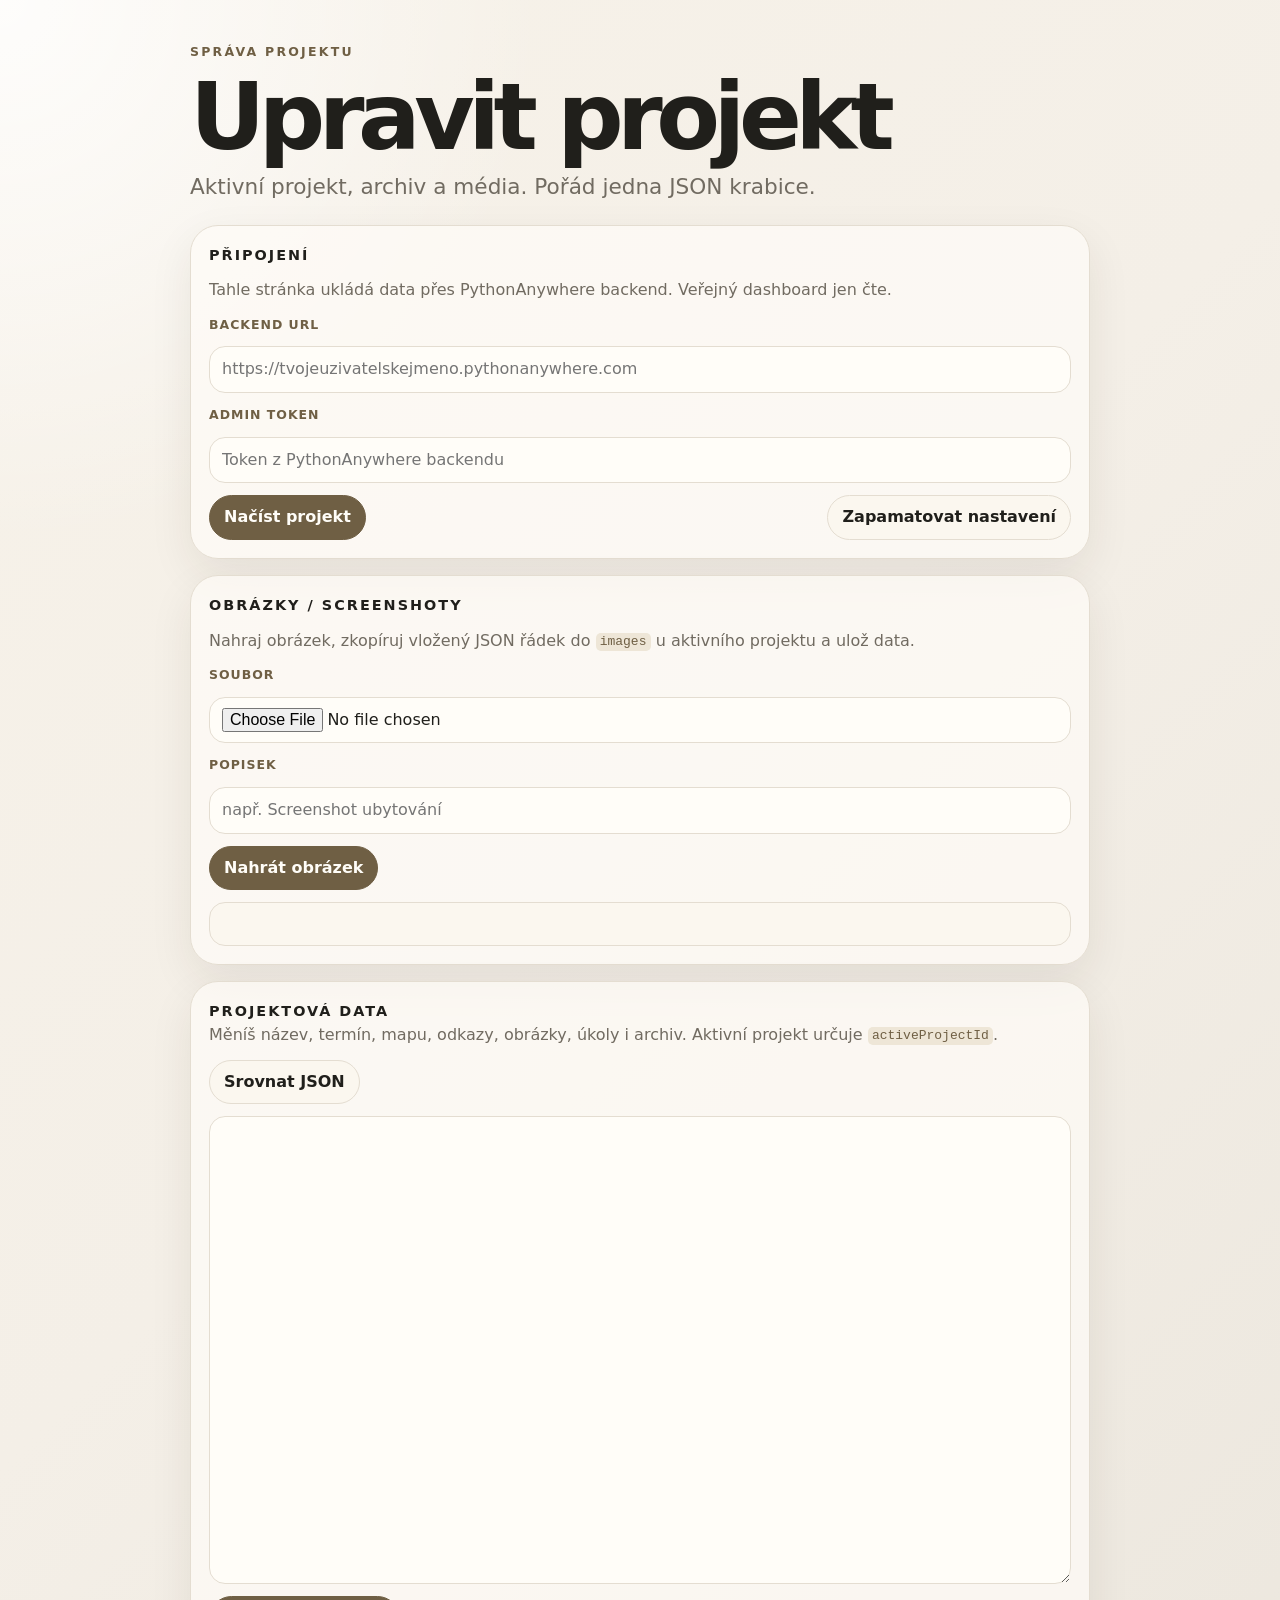
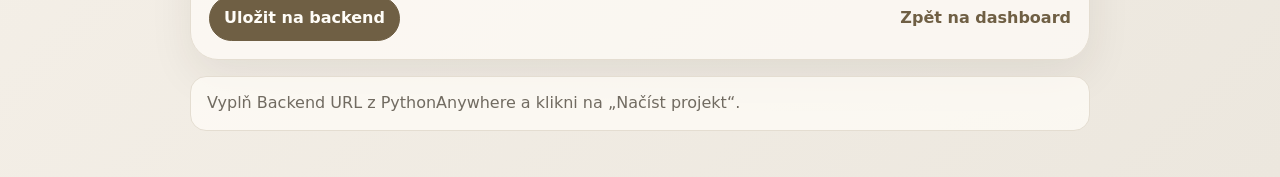
==== admin.html @ 13983da3 "Refocus dashboard on active projects" ====
<!doctype html>
<html lang="cs">
<head>
  <meta charset="UTF-8" />
  <meta name="viewport" content="width=device-width, initial-scale=1.0" />
  <title>Drž krok | Správa projektu</title>
  <meta name="robots" content="noindex" />
  <link rel="stylesheet" href="style.css" />
  <link rel="stylesheet" href="admin.css" />
</head>
<body>
  <main class="page-shell admin-shell">
    <header class="hero admin-hero" aria-labelledby="page-title">
      <p class="eyebrow">správa projektu</p>
      <h1 id="page-title">Upravit projekt</h1>
      <p class="subtitle">Aktivní projekt, archiv a média. Pořád jedna JSON krabice.</p>
    </header>

    <section class="admin-panel" aria-labelledby="connection-title">
      <h2 id="connection-title">Připojení</h2>
      <p class="help-text">Tahle stránka ukládá data přes PythonAnywhere backend. Veřejný dashboard jen čte.</p>

      <label for="api-url">Backend URL</label>
      <input id="api-url" type="url" placeholder="https://tvojeuzivatelskejmeno.pythonanywhere.com" autocomplete="url" />

      <label for="admin-token">Admin token</label>
      <input id="admin-token" type="password" placeholder="Token z PythonAnywhere backendu" autocomplete="current-password" />

      <div class="admin-actions">
        <button id="load-button" class="admin-button" type="button">Načíst projekt</button>
        <button id="save-settings-button" class="admin-button secondary" type="button">Zapamatovat nastavení</button>
      </div>
    </section>

    <section class="admin-panel" aria-labelledby="upload-title">
      <h2 id="upload-title">Obrázky / screenshoty</h2>
      <p class="help-text">Nahraj obrázek, zkopíruj vložený JSON řádek do <code>images</code> u aktivního projektu a ulož data.</p>

      <label for="image-file">Soubor</label>
      <input id="image-file" type="file" accept="image/png,image/jpeg,image/webp,image/gif" />

      <label for="image-label">Popisek</label>
      <input id="image-label" type="text" placeholder="např. Screenshot ubytování" />

      <div class="admin-actions">
        <button id="upload-button" class="admin-button" type="button">Nahrát obrázek</button>
      </div>

      <pre id="upload-result" class="upload-result" aria-live="polite"></pre>
    </section>

    <section class="admin-panel" aria-labelledby="editor-title">
      <div class="editor-head">
        <div>
          <h2 id="editor-title">Projektová data</h2>
          <p class="help-text">Měníš název, termín, mapu, odkazy, obrázky, úkoly i archiv. Aktivní projekt určuje <code>activeProjectId</code>.</p>
        </div>
        <button id="format-button" class="admin-button secondary" type="button">Srovnat JSON</button>
      </div>

      <textarea id="json-editor" spellcheck="false" aria-label="JSON data projektu"></textarea>

      <div class="admin-actions">
        <button id="save-button" class="admin-button" type="button">Uložit na backend</button>
        <a class="plain-link" href="index.html">Zpět na dashboard</a>
      </div>
    </section>

    <div id="admin-message" class="message" role="status" aria-live="polite"></div>
  </main>

  <script src="config.js"></script>
  <script src="admin.js" defer></script>
</body>
</html>
---- style.css ----
:root {
  --bg: #f6f2ea;
  --surface: #fffdf8;
  --surface-soft: #fbf7ef;
  --text: #201f1b;
  --muted: #716b61;
  --line: #e4ddd1;
  --accent: #6f5f44;
  --accent-soft: #eee6d7;
  --error: #9d2f2f;
  --shadow: 0 16px 44px rgba(52, 44, 30, 0.08);
  --radius: 22px;
}

* {
  box-sizing: border-box;
}

html {
  min-height: 100%;
}

body {
  min-height: 100%;
  margin: 0;
  font-family: Inter, ui-sans-serif, system-ui, -apple-system, BlinkMacSystemFont, "Segoe UI", sans-serif;
  color: var(--text);
  background:
    radial-gradient(circle at top left, rgba(255, 255, 255, 0.85), transparent 34rem),
    linear-gradient(135deg, #f7f2e9 0%, #f4efe7 48%, #ece7de 100%);
  line-height: 1.55;
}

button,
a {
  font: inherit;
}

.page-shell {
  width: min(1180px, calc(100% - 32px));
  margin: 0 auto;
  padding: 42px 0 28px;
}

.hero {
  max-width: 760px;
  margin-bottom: 30px;
}

.eyebrow {
  margin: 0 0 12px;
  color: var(--accent);
  font-size: 0.78rem;
  font-weight: 800;
  letter-spacing: 0.18em;
  text-transform: uppercase;
}

h1,
h2,
p {
  margin-top: 0;
}

h1 {
  margin-bottom: 8px;
  font-size: clamp(2.6rem, 8vw, 5.8rem);
  line-height: 0.95;
  letter-spacing: -0.07em;
}

.subtitle {
  margin-bottom: 0;
  color: var(--muted);
  font-size: clamp(1.05rem, 2vw, 1.35rem);
}

.message {
  display: none;
  margin: 0 0 18px;
  padding: 14px 16px;
  border: 1px solid var(--line);
  border-radius: 16px;
  background: rgba(255, 253, 248, 0.76);
  color: var(--muted);
}

.message.is-visible {
  display: block;
}

.message.is-error {
  border-color: rgba(157, 47, 47, 0.26);
  background: rgba(157, 47, 47, 0.08);
  color: var(--error);
}

.board {
  display: grid;
  grid-template-columns: repeat(3, minmax(0, 1fr));
  gap: 18px;
  align-items: start;
}

.column {
  min-width: 0;
  padding: 16px;
  border: 1px solid rgba(228, 221, 209, 0.82);
  border-radius: calc(var(--radius) + 8px);
  background: rgba(255, 253, 248, 0.44);
  backdrop-filter: blur(12px);
}

.column-head {
  display: flex;
  align-items: end;
  justify-content: space-between;
  gap: 12px;
  margin-bottom: 14px;
}

h2 {
  margin-bottom: 0;
  font-size: 0.9rem;
  letter-spacing: 0.14em;
  text-transform: uppercase;
}

.column-note {
  color: var(--muted);
  font-size: 0.8rem;
  white-space: nowrap;
}

.card-list {
  display: grid;
  gap: 12px;
}

.item-card {
  width: 100%;
  padding: 0;
  border: 1px solid var(--line);
  border-radius: var(--radius);
  background: var(--surface);
  box-shadow: var(--shadow);
  color: inherit;
  overflow: hidden;
}

.item-toggle {
  width: 100%;
  padding: 18px;
  border: 0;
  background: transparent;
  color: inherit;
  text-align: left;
  cursor: pointer;
}

.item-toggle:focus-visible {
  outline: 3px solid rgba(111, 95, 68, 0.28);
  outline-offset: -6px;
}

.item-topline {
  display: flex;
  align-items: start;
  justify-content: space-between;
  gap: 14px;
}

.item-title {
  margin: 0;
  font-size: 1.08rem;
  line-height: 1.25;
  letter-spacing: -0.02em;
}

.item-status {
  display: inline-flex;
  flex: 0 0 auto;
  align-items: center;
  min-height: 26px;
  padding: 4px 9px;
  border-radius: 999px;
  background: var(--accent-soft);
  color: var(--accent);
  font-size: 0.72rem;
  font-weight: 800;
  letter-spacing: 0.04em;
  text-transform: uppercase;
}

.item-category {
  margin: 9px 0 0;
  color: var(--muted);
  font-size: 0.9rem;
}

.item-detail {
  display: none;
  padding: 0 18px 18px;
  color: var(--muted);
}

.item-card.is-open .item-detail {
  display: block;
}

.detail-grid {
  display: grid;
  gap: 10px;
  padding-top: 16px;
  border-top: 1px solid var(--line);
}

.detail-label {
  display: block;
  margin-bottom: 2px;
  color: var(--accent);
  font-size: 0.74rem;
  font-weight: 800;
  letter-spacing: 0.08em;
  text-transform: uppercase;
}

.detail-text {
  margin: 0;
}

.links {
  display: flex;
  flex-wrap: wrap;
  gap: 8px;
  margin: 3px 0 0;
  padding: 0;
  list-style: none;
}

.links a {
  display: inline-flex;
  align-items: center;
  min-height: 34px;
  padding: 6px 10px;
  border: 1px solid var(--line);
  border-radius: 999px;
  color: var(--text);
  background: var(--surface-soft);
  text-decoration: none;
}

.links a:hover,
.links a:focus-visible {
  border-color: var(--accent);
}

.empty-links {
  margin: 0;
  color: #918a7f;
}

.footer {
  width: min(1180px, calc(100% - 32px));
  margin: 0 auto;
  padding: 10px 0 34px;
  color: var(--muted);
  font-size: 0.95rem;
}

@media (max-width: 880px) {
  .board {
    grid-template-columns: 1fr;
  }

  .column {
    padding: 14px;
  }
}

@media (max-width: 560px) {
  .page-shell {
    width: min(100% - 22px, 1180px);
    padding-top: 28px;
  }

  .hero {
    margin-bottom: 22px;
  }

  .column-head {
    align-items: start;
    flex-direction: column;
    gap: 4px;
  }

  .column-note {
    white-space: normal;
  }

  .item-toggle,
  .item-detail {
    padding-left: 15px;
    padding-right: 15px;
  }

  .item-topline {
    flex-direction: column;
    gap: 9px;
  }
}

.project-overview {
  margin-bottom: 18px;
}

.project-card {
  display: grid;
  grid-template-columns: minmax(0, 1.15fr) minmax(280px, 0.85fr);
  gap: 18px;
  margin-bottom: 18px;
  padding: 18px;
  border: 1px solid var(--line);
  border-radius: calc(var(--radius) + 8px);
  background: rgba(255, 253, 248, 0.7);
  box-shadow: var(--shadow);
}

.project-main h2 {
  margin: 0 0 12px;
  font-size: clamp(2rem, 5vw, 4.2rem);
  line-height: 0.98;
  letter-spacing: -0.06em;
  text-transform: none;
}

.project-summary {
  max-width: 62ch;
  color: var(--muted);
  font-size: 1.05rem;
}

.project-meta {
  display: flex;
  flex-wrap: wrap;
  gap: 8px;
  margin-top: 18px;
}

.project-meta span,
.map-link {
  display: inline-flex;
  align-items: center;
  min-height: 36px;
  padding: 7px 11px;
  border: 1px solid var(--line);
  border-radius: 999px;
  background: var(--surface-soft);
  color: var(--text);
  text-decoration: none;
}

.project-side {
  display: grid;
  gap: 14px;
}

.project-side section,
.media-section {
  padding: 16px;
  border: 1px solid var(--line);
  border-radius: var(--radius);
  background: var(--surface);
}

.project-side h3,
.image-card span,
.archive-item h3 {
  margin: 0 0 8px;
  font-size: 0.78rem;
  letter-spacing: 0.1em;
  text-transform: uppercase;
}

.map-card {
  display: grid;
  gap: 10px;
}

.map-card iframe {
  width: 100%;
  min-height: 240px;
  border: 0;
  border-radius: 16px;
  background: var(--surface-soft);
}

.map-card a {
  color: var(--accent);
  font-weight: 800;
  text-decoration: none;
}

.media-section {
  margin-bottom: 18px;
}

.section-head {
  display: flex;
  align-items: end;
  justify-content: space-between;
  gap: 12px;
  margin-bottom: 14px;
}

.image-grid {
  display: grid;
  grid-template-columns: repeat(3, minmax(0, 1fr));
  gap: 12px;
}

.image-card {
  display: grid;
  gap: 8px;
  padding: 10px;
  border: 1px solid var(--line);
  border-radius: 18px;
  background: var(--surface-soft);
  color: inherit;
  text-decoration: none;
}

.image-card img {
  width: 100%;
  aspect-ratio: 4 / 3;
  object-fit: cover;
  border-radius: 12px;
  background: var(--line);
}

.image-card p {
  margin: -4px 0 0;
  color: var(--muted);
  font-size: 0.88rem;
}

.archive {
  margin-top: 18px;
}

.archive details {
  padding: 16px;
  border: 1px solid var(--line);
  border-radius: var(--radius);
  background: rgba(255, 253, 248, 0.56);
}

.archive summary {
  cursor: pointer;
  color: var(--accent);
  font-weight: 800;
}

.archive-list {
  display: grid;
  gap: 10px;
  margin-top: 12px;
}

.archive-item {
  padding: 12px;
  border: 1px solid var(--line);
  border-radius: 16px;
  background: var(--surface);
}

.archive-item p {
  margin-bottom: 4px;
  color: var(--muted);
}

@media (max-width: 880px) {
  .project-card,
  .image-grid {
    grid-template-columns: 1fr;
  }
}

@media (max-width: 560px) {
  .section-head {
    align-items: start;
    flex-direction: column;
    gap: 4px;
  }
}
---- admin.css ----
.admin-shell {
  max-width: 900px;
}

.admin-hero {
  margin-bottom: 22px;
}

.admin-panel {
  display: grid;
  gap: 12px;
  margin-bottom: 16px;
  padding: 18px;
  border: 1px solid var(--line);
  border-radius: calc(var(--radius) + 6px);
  background: rgba(255, 253, 248, 0.7);
  box-shadow: var(--shadow);
}

.admin-panel h2 {
  margin-bottom: 0;
}

.help-text {
  margin: 0;
  color: var(--muted);
}

.admin-panel label {
  color: var(--accent);
  font-size: 0.78rem;
  font-weight: 800;
  letter-spacing: 0.08em;
  text-transform: uppercase;
}

.admin-panel input,
#json-editor {
  width: 100%;
  border: 1px solid var(--line);
  border-radius: 16px;
  background: var(--surface);
  color: var(--text);
  font: inherit;
}

.admin-panel input {
  min-height: 46px;
  padding: 10px 12px;
}

#json-editor {
  min-height: 52vh;
  padding: 14px;
  font-family: ui-monospace, SFMono-Regular, Menlo, Monaco, Consolas, "Liberation Mono", monospace;
  font-size: 0.92rem;
  line-height: 1.55;
  resize: vertical;
}

.admin-actions,
.editor-head {
  display: flex;
  align-items: center;
  justify-content: space-between;
  gap: 12px;
  flex-wrap: wrap;
}

.admin-button {
  min-height: 42px;
  padding: 9px 14px;
  border: 1px solid var(--accent);
  border-radius: 999px;
  background: var(--accent);
  color: var(--surface);
  cursor: pointer;
  font-weight: 800;
}

.admin-button.secondary {
  border-color: var(--line);
  background: var(--surface-soft);
  color: var(--text);
}

.admin-button:hover,
.admin-button:focus-visible,
.plain-link:hover,
.plain-link:focus-visible {
  filter: brightness(0.97);
}

.plain-link {
  color: var(--accent);
  font-weight: 800;
  text-decoration: none;
}

code {
  padding: 0.1em 0.32em;
  border-radius: 0.38em;
  background: var(--accent-soft);
  color: var(--accent);
}

.upload-result {
  min-height: 44px;
  max-width: 100%;
  margin: 0;
  padding: 12px;
  border: 1px solid var(--line);
  border-radius: 16px;
  background: var(--surface-soft);
  color: var(--text);
  white-space: pre-wrap;
  overflow-x: auto;
}
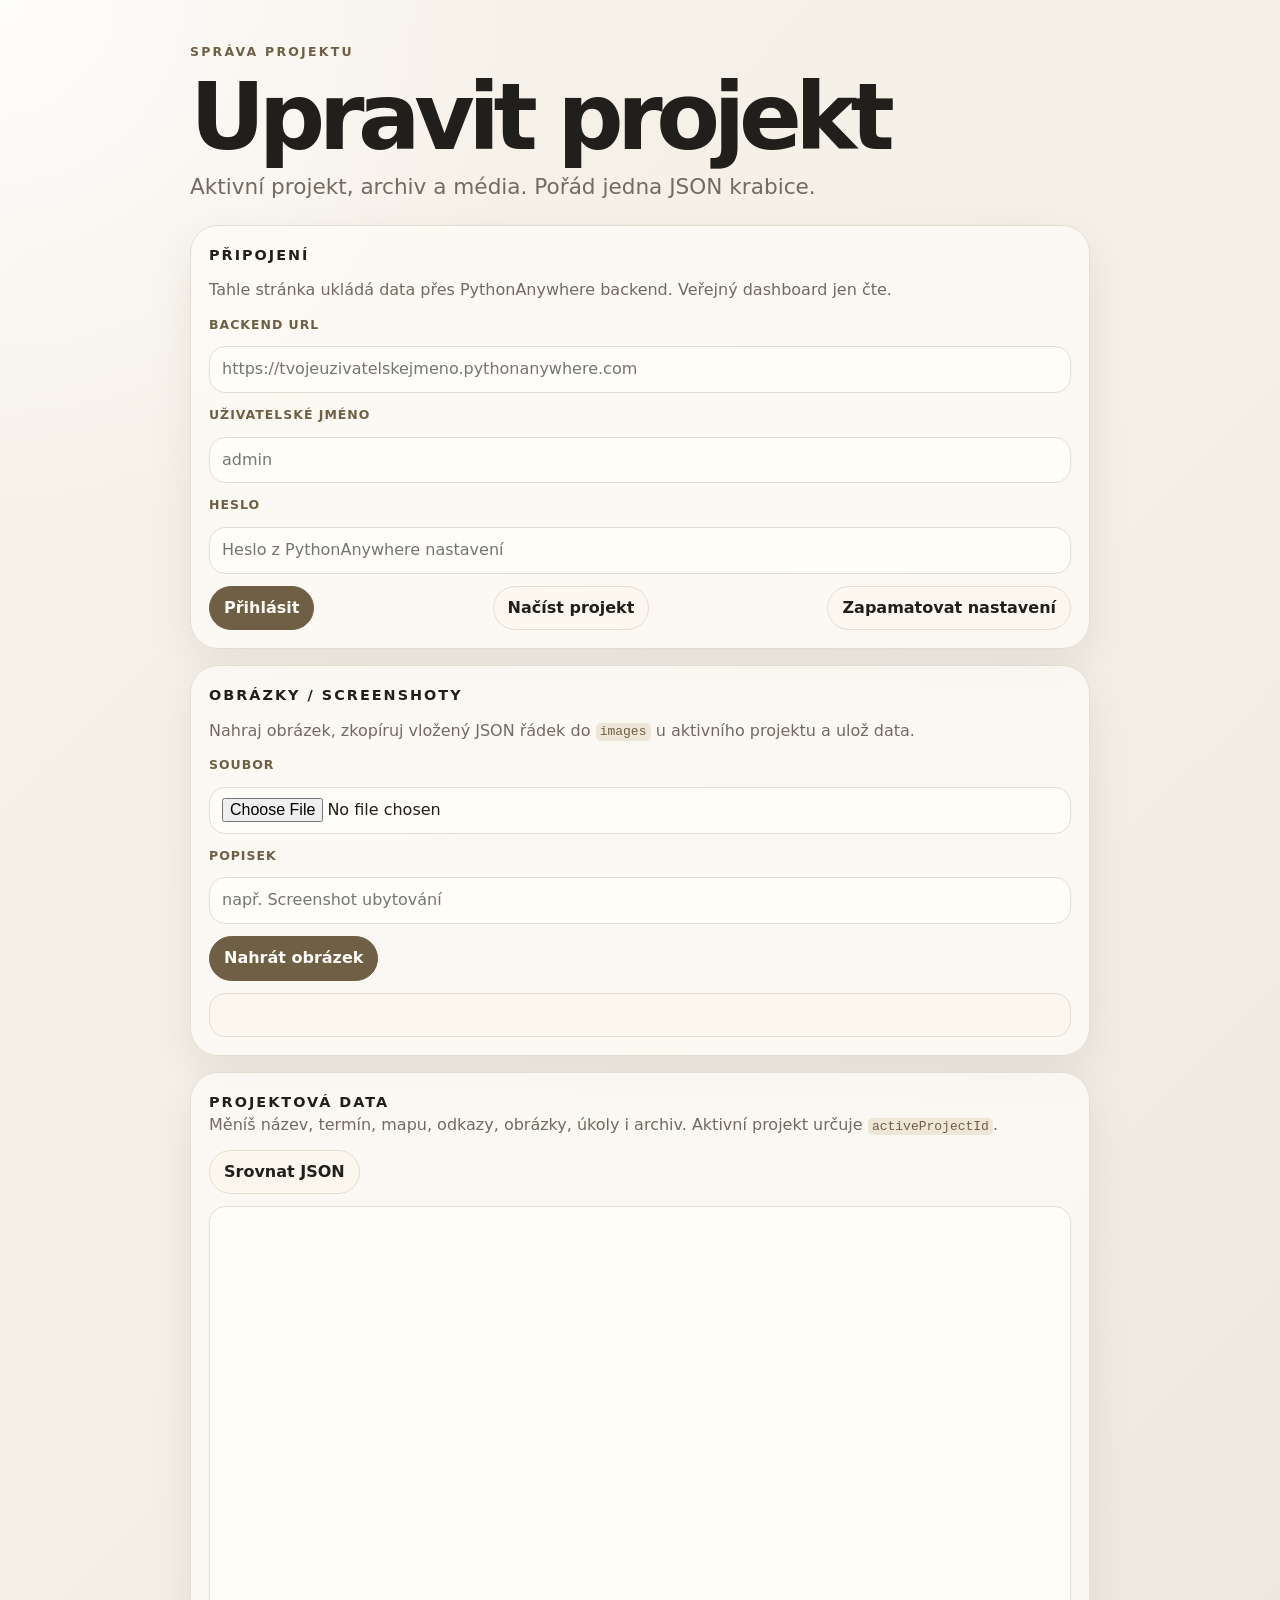
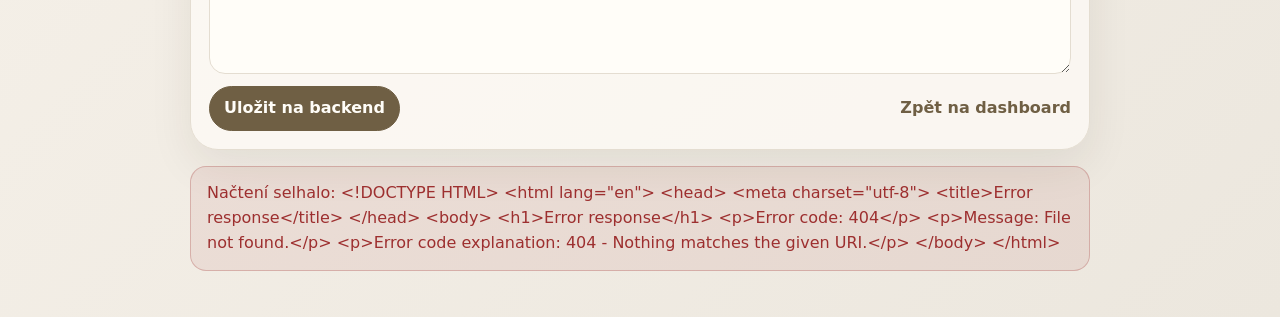
==== commit 1bc7f6d8: "Replace token auth with username password login" ====
--- a/admin.html
+++ b/admin.html
@@ -23,11 +23,15 @@
       <label for="api-url">Backend URL</label>
       <input id="api-url" type="url" placeholder="https://tvojeuzivatelskejmeno.pythonanywhere.com" autocomplete="url" />
 
-      <label for="admin-token">Admin token</label>
-      <input id="admin-token" type="password" placeholder="Token z PythonAnywhere backendu" autocomplete="current-password" />
+      <label for="admin-username">Uživatelské jméno</label>
+      <input id="admin-username" type="text" placeholder="admin" autocomplete="username" />
+
+      <label for="admin-password">Heslo</label>
+      <input id="admin-password" type="password" placeholder="Heslo z PythonAnywhere nastavení" autocomplete="current-password" />
 
       <div class="admin-actions">
-        <button id="load-button" class="admin-button" type="button">Načíst projekt</button>
+        <button id="login-button" class="admin-button" type="button">Přihlásit</button>
+        <button id="load-button" class="admin-button secondary" type="button">Načíst projekt</button>
         <button id="save-settings-button" class="admin-button secondary" type="button">Zapamatovat nastavení</button>
       </div>
     </section>
--- a/style.css
+++ b/style.css
@@ -493,3 +493,183 @@
     gap: 4px;
   }
 }
+
+.editable {
+  border-radius: 10px;
+  box-shadow: inset 0 -0.18em 0 rgba(223, 139, 78, 0.28);
+  cursor: text;
+  outline: none;
+  padding: 0.05rem 0.15rem;
+}
+
+.editable:focus,
+.inline-textarea:focus,
+.inline-label input:focus,
+.quick-editor input:focus,
+.quick-editor button:focus-visible,
+.quick-edit-toggle:focus-visible,
+select:focus {
+  outline: 3px solid rgba(223, 139, 78, 0.28);
+  outline-offset: 2px;
+}
+
+.item-card.is-editing .item-toggle {
+  cursor: default;
+}
+
+.inline-textarea,
+.inline-label input,
+select {
+  width: 100%;
+  border: 1px solid rgba(43, 34, 25, 0.16);
+  border-radius: 14px;
+  background: rgba(255, 255, 255, 0.78);
+  color: var(--text);
+  font: inherit;
+  padding: 0.75rem 0.85rem;
+}
+
+.inline-textarea {
+  min-height: 5.5rem;
+  resize: vertical;
+}
+
+.inline-json {
+  min-height: 8rem;
+  font-family: ui-monospace, SFMono-Regular, Menlo, Consolas, monospace;
+  font-size: 0.84rem;
+  line-height: 1.5;
+}
+
+.media-json {
+  min-height: 11rem;
+}
+
+.inline-label {
+  display: grid;
+  gap: 0.4rem;
+  color: var(--muted);
+  font-size: 0.82rem;
+  font-weight: 700;
+  letter-spacing: 0.04em;
+  text-transform: uppercase;
+}
+
+.edit-hint {
+  color: var(--muted);
+  font-size: 0.82rem;
+  line-height: 1.5;
+  margin: 0.55rem 0 0;
+  text-transform: none;
+}
+
+.quick-editor {
+  bottom: 1rem;
+  display: grid;
+  gap: 0.7rem;
+  position: fixed;
+  right: 1rem;
+  width: min(23rem, calc(100vw - 2rem));
+  z-index: 20;
+}
+
+.quick-edit-toggle,
+.quick-editor button {
+  border: 0;
+  border-radius: 999px;
+  background: var(--text);
+  color: #fffaf1;
+  cursor: pointer;
+  font: inherit;
+  font-weight: 800;
+  padding: 0.85rem 1rem;
+}
+
+.quick-edit-toggle {
+  box-shadow: 0 16px 40px rgba(43, 34, 25, 0.22);
+  justify-self: end;
+}
+
+.quick-edit-panel {
+  background: rgba(255, 250, 241, 0.96);
+  border: 1px solid rgba(43, 34, 25, 0.12);
+  border-radius: 24px;
+  box-shadow: 0 24px 70px rgba(43, 34, 25, 0.2);
+  display: grid;
+  gap: 0.85rem;
+  padding: 1rem;
+}
+
+.quick-edit-panel h2,
+.quick-edit-panel p {
+  margin: 0;
+}
+
+.quick-edit-panel h2 {
+  font-size: 1.15rem;
+}
+
+.quick-edit-panel p {
+  color: var(--muted);
+  font-size: 0.92rem;
+  line-height: 1.5;
+}
+
+.quick-edit-panel label {
+  display: grid;
+  gap: 0.4rem;
+  color: var(--muted);
+  font-size: 0.82rem;
+  font-weight: 800;
+  letter-spacing: 0.04em;
+  text-transform: uppercase;
+}
+
+.quick-editor input {
+  border: 1px solid rgba(43, 34, 25, 0.16);
+  border-radius: 14px;
+  color: var(--text);
+  font: inherit;
+  padding: 0.75rem 0.85rem;
+}
+
+.quick-actions {
+  display: grid;
+  gap: 0.6rem;
+  grid-template-columns: repeat(3, minmax(0, 1fr));
+}
+
+.quick-editor details {
+  border-top: 1px solid rgba(43, 34, 25, 0.1);
+  display: grid;
+  gap: 0.75rem;
+  padding-top: 0.75rem;
+}
+
+.quick-editor summary {
+  cursor: pointer;
+  font-weight: 800;
+}
+
+.quick-editor details[open] > * + * {
+  margin-top: 0.75rem;
+}
+
+body.editing .project-card,
+body.editing .item-card,
+body.editing .media-section {
+  outline: 2px dashed rgba(223, 139, 78, 0.35);
+  outline-offset: 4px;
+}
+
+@media (max-width: 680px) {
+  .quick-editor {
+    bottom: 0.75rem;
+    right: 0.75rem;
+    width: calc(100vw - 1.5rem);
+  }
+
+  .quick-actions {
+    grid-template-columns: 1fr;
+  }
+}
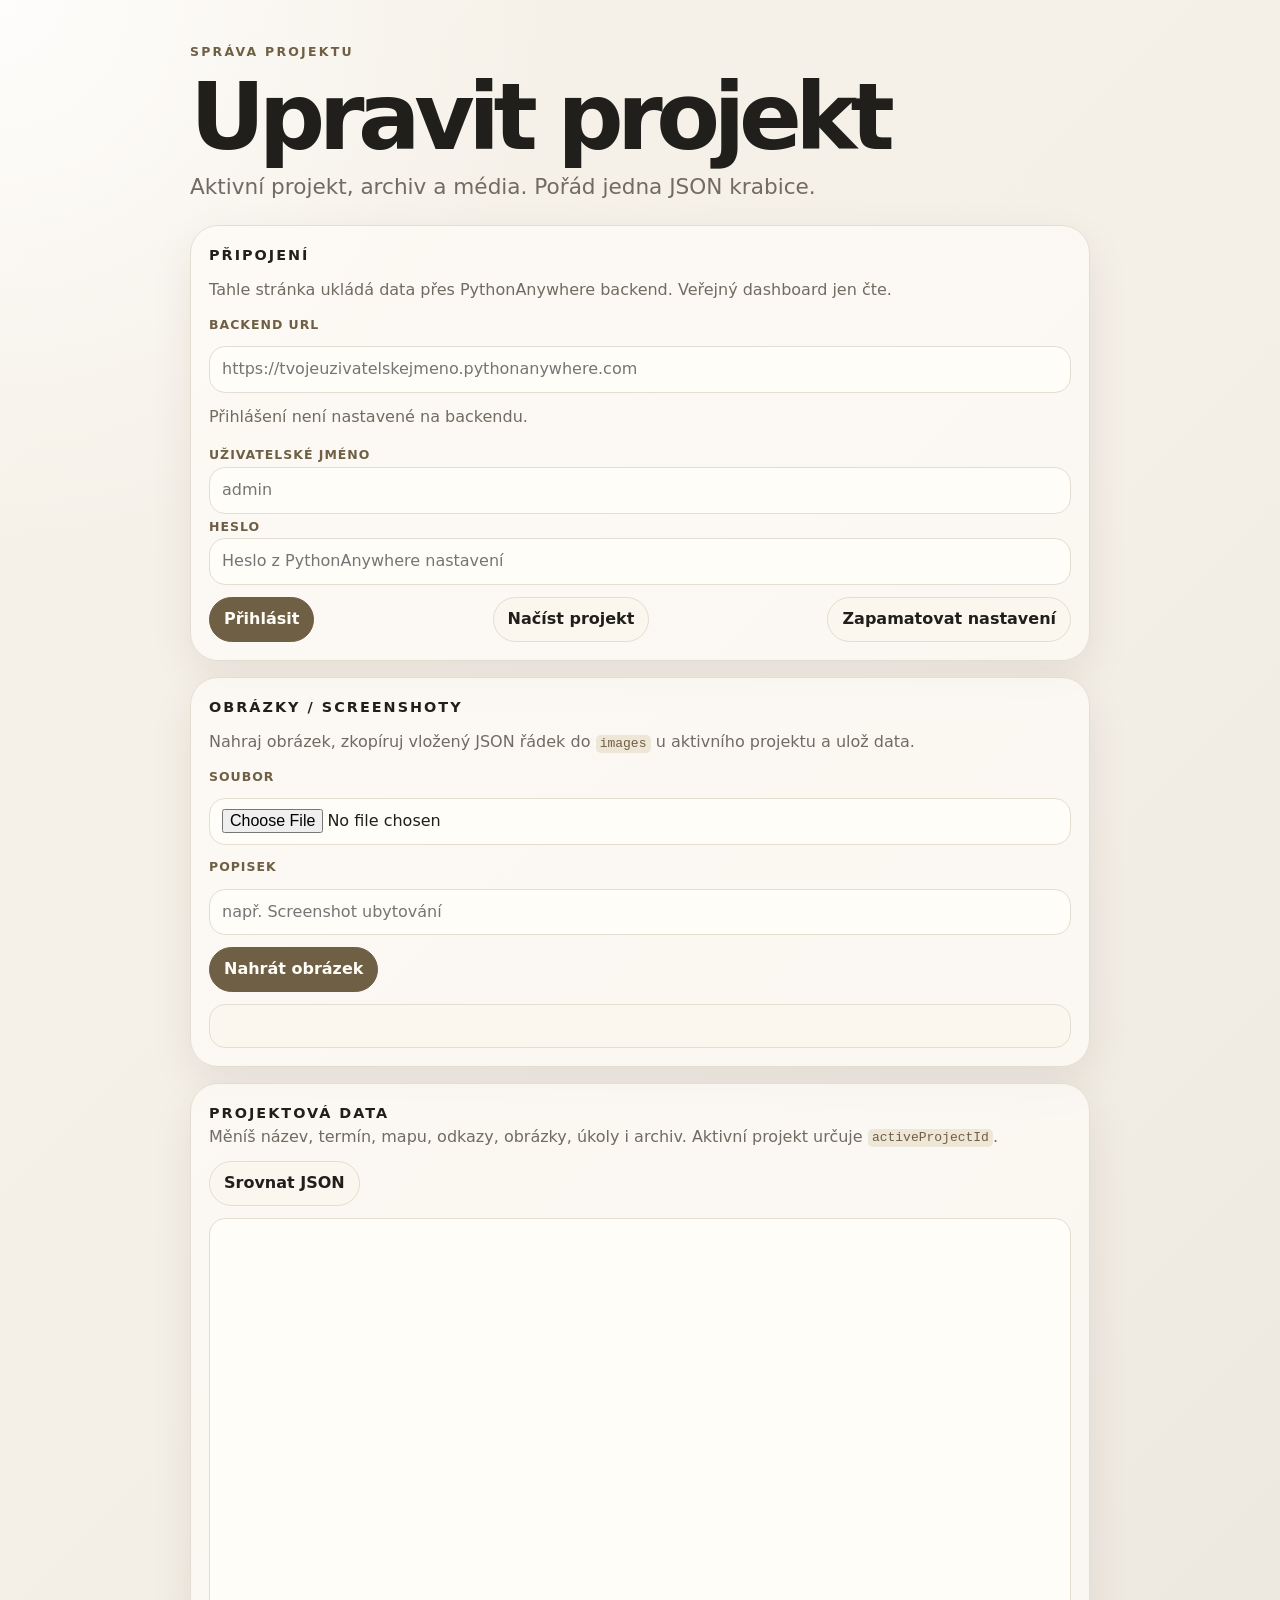
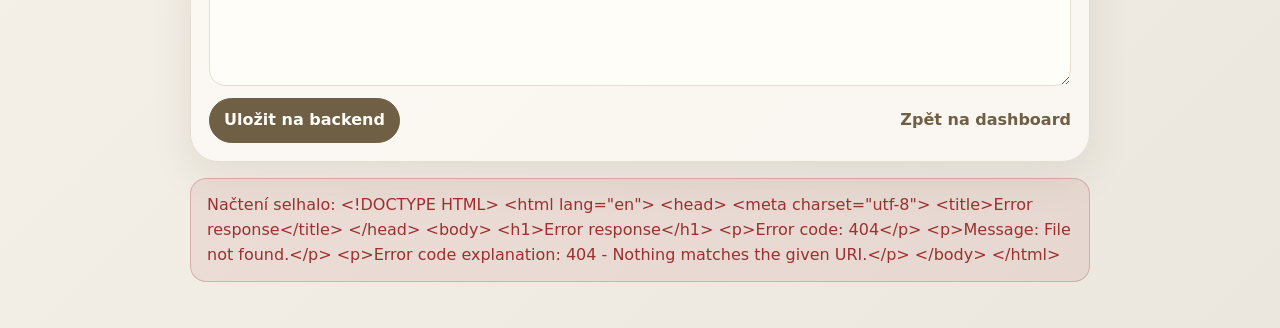
==== commit 9e540a9d: "Clean up editor auth and image removal" ====
--- a/admin.html
+++ b/admin.html
@@ -23,11 +23,15 @@
       <label for="api-url">Backend URL</label>
       <input id="api-url" type="url" placeholder="https://tvojeuzivatelskejmeno.pythonanywhere.com" autocomplete="url" />
 
-      <label for="admin-username">Uživatelské jméno</label>
-      <input id="admin-username" type="text" placeholder="admin" autocomplete="username" />
+      <p id="admin-auth-status" class="help-text">Kontroluju přihlášení…</p>
 
-      <label for="admin-password">Heslo</label>
-      <input id="admin-password" type="password" placeholder="Heslo z PythonAnywhere nastavení" autocomplete="current-password" />
+      <div id="admin-auth-fields">
+        <label for="admin-username">Uživatelské jméno</label>
+        <input id="admin-username" type="text" placeholder="admin" autocomplete="username" />
+
+        <label for="admin-password">Heslo</label>
+        <input id="admin-password" type="password" placeholder="Heslo z PythonAnywhere nastavení" autocomplete="current-password" />
+      </div>
 
       <div class="admin-actions">
         <button id="login-button" class="admin-button" type="button">Přihlásit</button>
--- a/style.css
+++ b/style.css
@@ -586,8 +586,12 @@
 }
 
 .quick-edit-toggle {
-  box-shadow: 0 16px 40px rgba(43, 34, 25, 0.22);
+  background: rgba(255, 250, 241, 0.94);
+  border: 1px solid rgba(43, 34, 25, 0.14);
+  box-shadow: 0 10px 28px rgba(43, 34, 25, 0.14);
+  color: var(--text);
   justify-self: end;
+  padding-inline: 0.95rem;
 }
 
 .quick-edit-panel {
@@ -636,7 +640,7 @@
 .quick-actions {
   display: grid;
   gap: 0.6rem;
-  grid-template-columns: repeat(3, minmax(0, 1fr));
+  grid-template-columns: repeat(2, minmax(0, 1fr));
 }
 
 .quick-editor details {
@@ -673,3 +677,60 @@
     grid-template-columns: 1fr;
   }
 }
+
+.image-edit-grid {
+  display: grid;
+  gap: 12px;
+  grid-template-columns: repeat(auto-fit, minmax(220px, 1fr));
+}
+
+.image-edit-card {
+  border: 1px solid rgba(43, 34, 25, 0.12);
+  border-radius: 18px;
+  background: rgba(255, 255, 255, 0.64);
+  display: grid;
+  gap: 0.7rem;
+  padding: 0.85rem;
+}
+
+.image-edit-card img,
+.image-placeholder {
+  aspect-ratio: 16 / 10;
+  border-radius: 14px;
+  object-fit: cover;
+  width: 100%;
+}
+
+.image-placeholder {
+  align-items: center;
+  background: rgba(43, 34, 25, 0.08);
+  color: var(--muted);
+  display: grid;
+  font-weight: 800;
+  justify-items: center;
+}
+
+.small-danger-button {
+  border: 0;
+  border-radius: 999px;
+  background: rgba(157, 47, 47, 0.1);
+  color: var(--error);
+  cursor: pointer;
+  font: inherit;
+  font-weight: 800;
+  padding: 0.7rem 0.85rem;
+}
+
+.quick-auth-fields {
+  display: grid;
+  gap: 0.75rem;
+}
+
+.quick-auth-status {
+  border-radius: 14px;
+  background: rgba(43, 34, 25, 0.06);
+  color: var(--muted);
+  font-size: 0.9rem;
+  margin: 0;
+  padding: 0.7rem 0.8rem;
+}
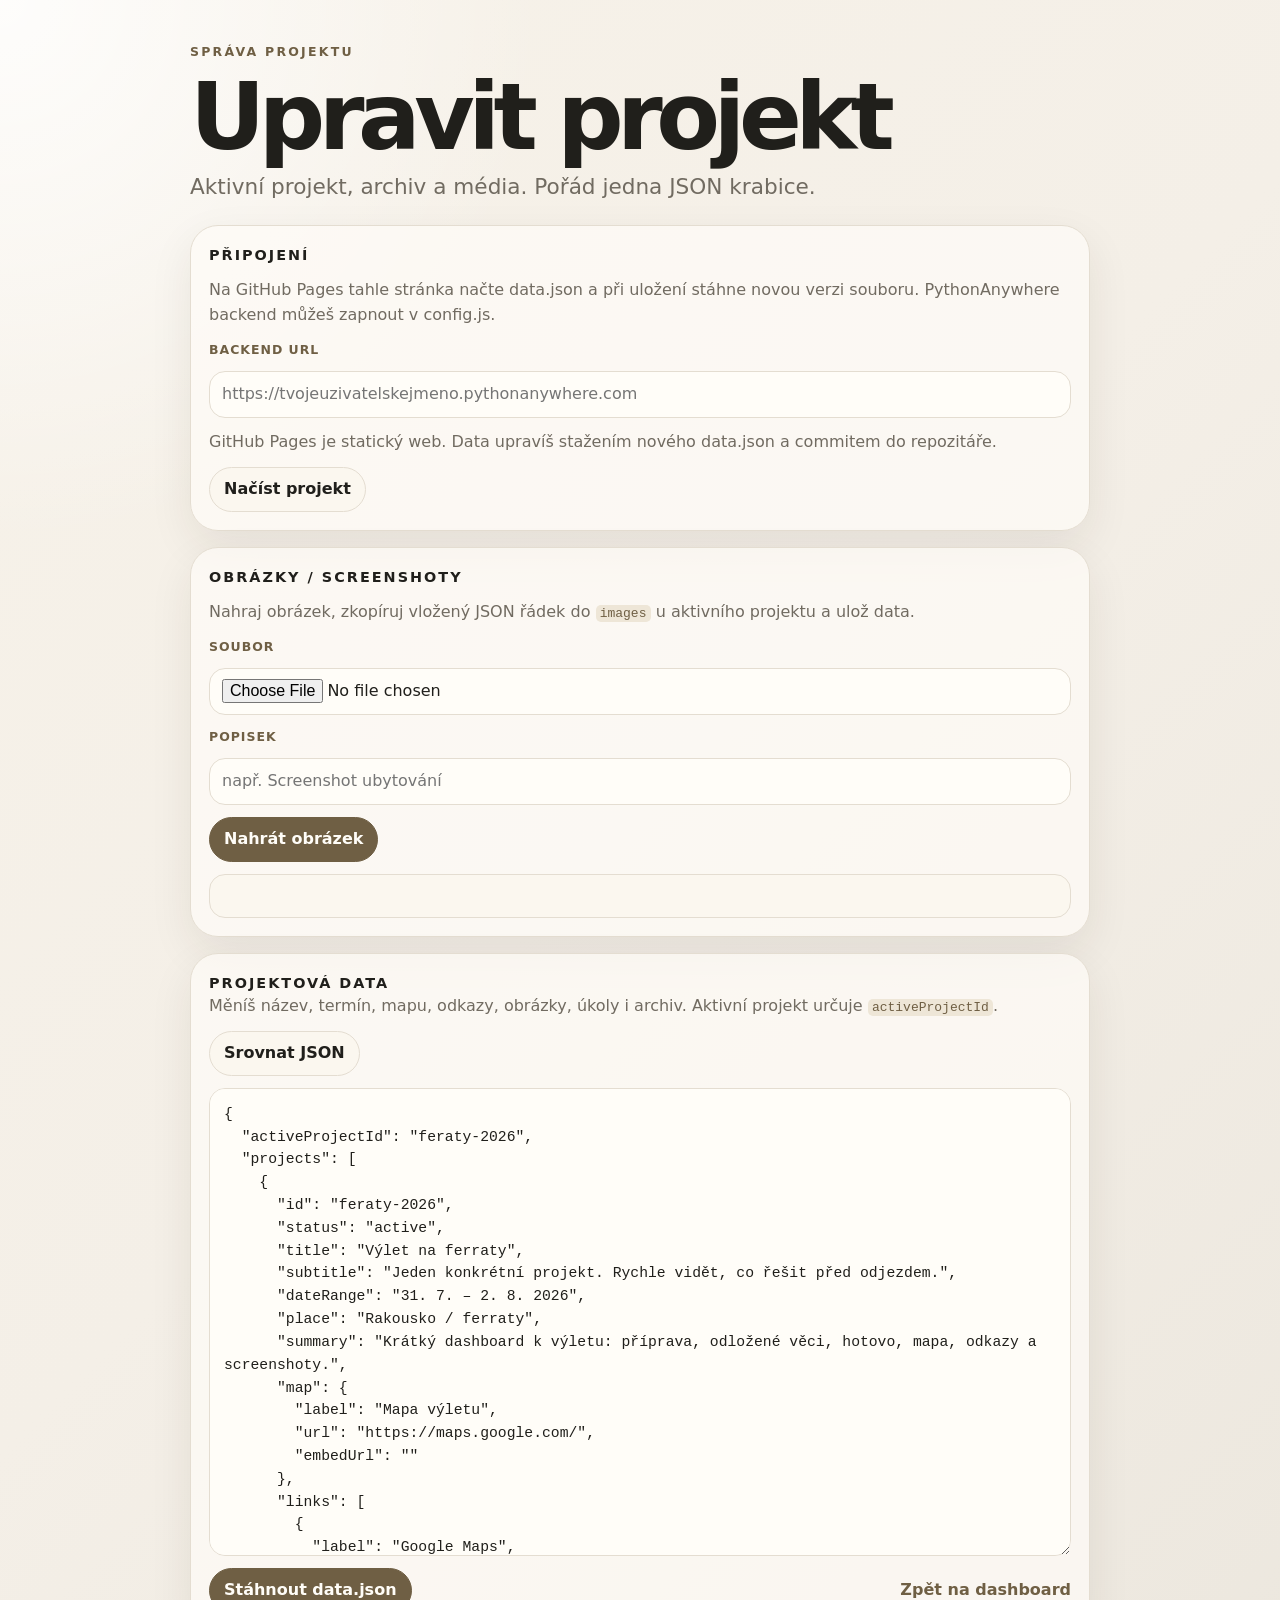
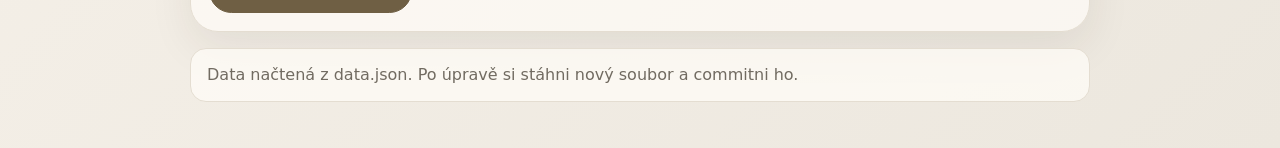
==== commit d028b504: "Prepare static GitHub Pages deployment" ====
--- a/admin.html
+++ b/admin.html
@@ -18,7 +18,7 @@
 
     <section class="admin-panel" aria-labelledby="connection-title">
       <h2 id="connection-title">Připojení</h2>
-      <p class="help-text">Tahle stránka ukládá data přes PythonAnywhere backend. Veřejný dashboard jen čte.</p>
+      <p class="help-text">Na GitHub Pages tahle stránka načte data.json a při uložení stáhne novou verzi souboru. PythonAnywhere backend můžeš zapnout v config.js.</p>
 
       <label for="api-url">Backend URL</label>
       <input id="api-url" type="url" placeholder="https://tvojeuzivatelskejmeno.pythonanywhere.com" autocomplete="url" />
@@ -69,7 +69,7 @@
       <textarea id="json-editor" spellcheck="false" aria-label="JSON data projektu"></textarea>
 
       <div class="admin-actions">
-        <button id="save-button" class="admin-button" type="button">Uložit na backend</button>
+        <button id="save-button" class="admin-button" type="button">Stáhnout data.json</button>
         <a class="plain-link" href="index.html">Zpět na dashboard</a>
       </div>
     </section>
--- a/style.css
+++ b/style.css
@@ -36,6 +36,38 @@
   font: inherit;
 }
 
+[hidden] {
+  display: none !important;
+}
+
+button,
+a,
+summary {
+  -webkit-tap-highlight-color: rgba(223, 139, 78, 0.22);
+}
+
+button {
+  touch-action: manipulation;
+}
+
+button:hover,
+.quick-edit-toggle:hover,
+.quick-editor button:hover,
+.small-danger-button:hover,
+.add-item-button:hover,
+.small-secondary-button:hover {
+  transform: translateY(-1px);
+}
+
+button:active,
+.quick-edit-toggle:active,
+.quick-editor button:active,
+.small-danger-button:active,
+.add-item-button:active,
+.small-secondary-button:active {
+  transform: translateY(0);
+}
+
 .page-shell {
   width: min(1180px, calc(100% - 32px));
   margin: 0 auto;
@@ -508,7 +540,9 @@
 .quick-editor input:focus,
 .quick-editor button:focus-visible,
 .quick-edit-toggle:focus-visible,
-select:focus {
+select:focus,
+.add-item-button:focus-visible,
+.small-secondary-button:focus-visible {
   outline: 3px solid rgba(223, 139, 78, 0.28);
   outline-offset: 2px;
 }
@@ -583,6 +617,7 @@
   font: inherit;
   font-weight: 800;
   padding: 0.85rem 1rem;
+  transition: transform 150ms ease, box-shadow 150ms ease, background-color 150ms ease;
 }
 
 .quick-edit-toggle {
@@ -719,6 +754,7 @@
   font: inherit;
   font-weight: 800;
   padding: 0.7rem 0.85rem;
+  transition: transform 150ms ease, background-color 150ms ease;
 }
 
 .quick-auth-fields {
@@ -734,3 +770,42 @@
   margin: 0;
   padding: 0.7rem 0.8rem;
 }
+
+.link-edit-list {
+  display: grid;
+  gap: 0.7rem;
+}
+
+.link-edit-card {
+  border: 1px solid rgba(43, 34, 25, 0.12);
+  border-radius: 16px;
+  background: rgba(255, 255, 255, 0.62);
+  display: grid;
+  gap: 0.65rem;
+  padding: 0.75rem;
+}
+
+.add-item-button,
+.small-secondary-button {
+  border: 1px dashed rgba(43, 34, 25, 0.22);
+  border-radius: 18px;
+  background: rgba(255, 250, 241, 0.72);
+  color: var(--accent);
+  cursor: pointer;
+  font: inherit;
+  font-weight: 800;
+  padding: 0.85rem 1rem;
+  transition: transform 150ms ease, border-color 150ms ease, background-color 150ms ease;
+}
+
+.add-item-button:hover,
+.small-secondary-button:hover {
+  background: rgba(255, 255, 255, 0.9);
+  border-color: rgba(43, 34, 25, 0.34);
+  transform: translateY(-1px);
+}
+
+.add-item-button:active,
+.small-secondary-button:active {
+  transform: translateY(0);
+}
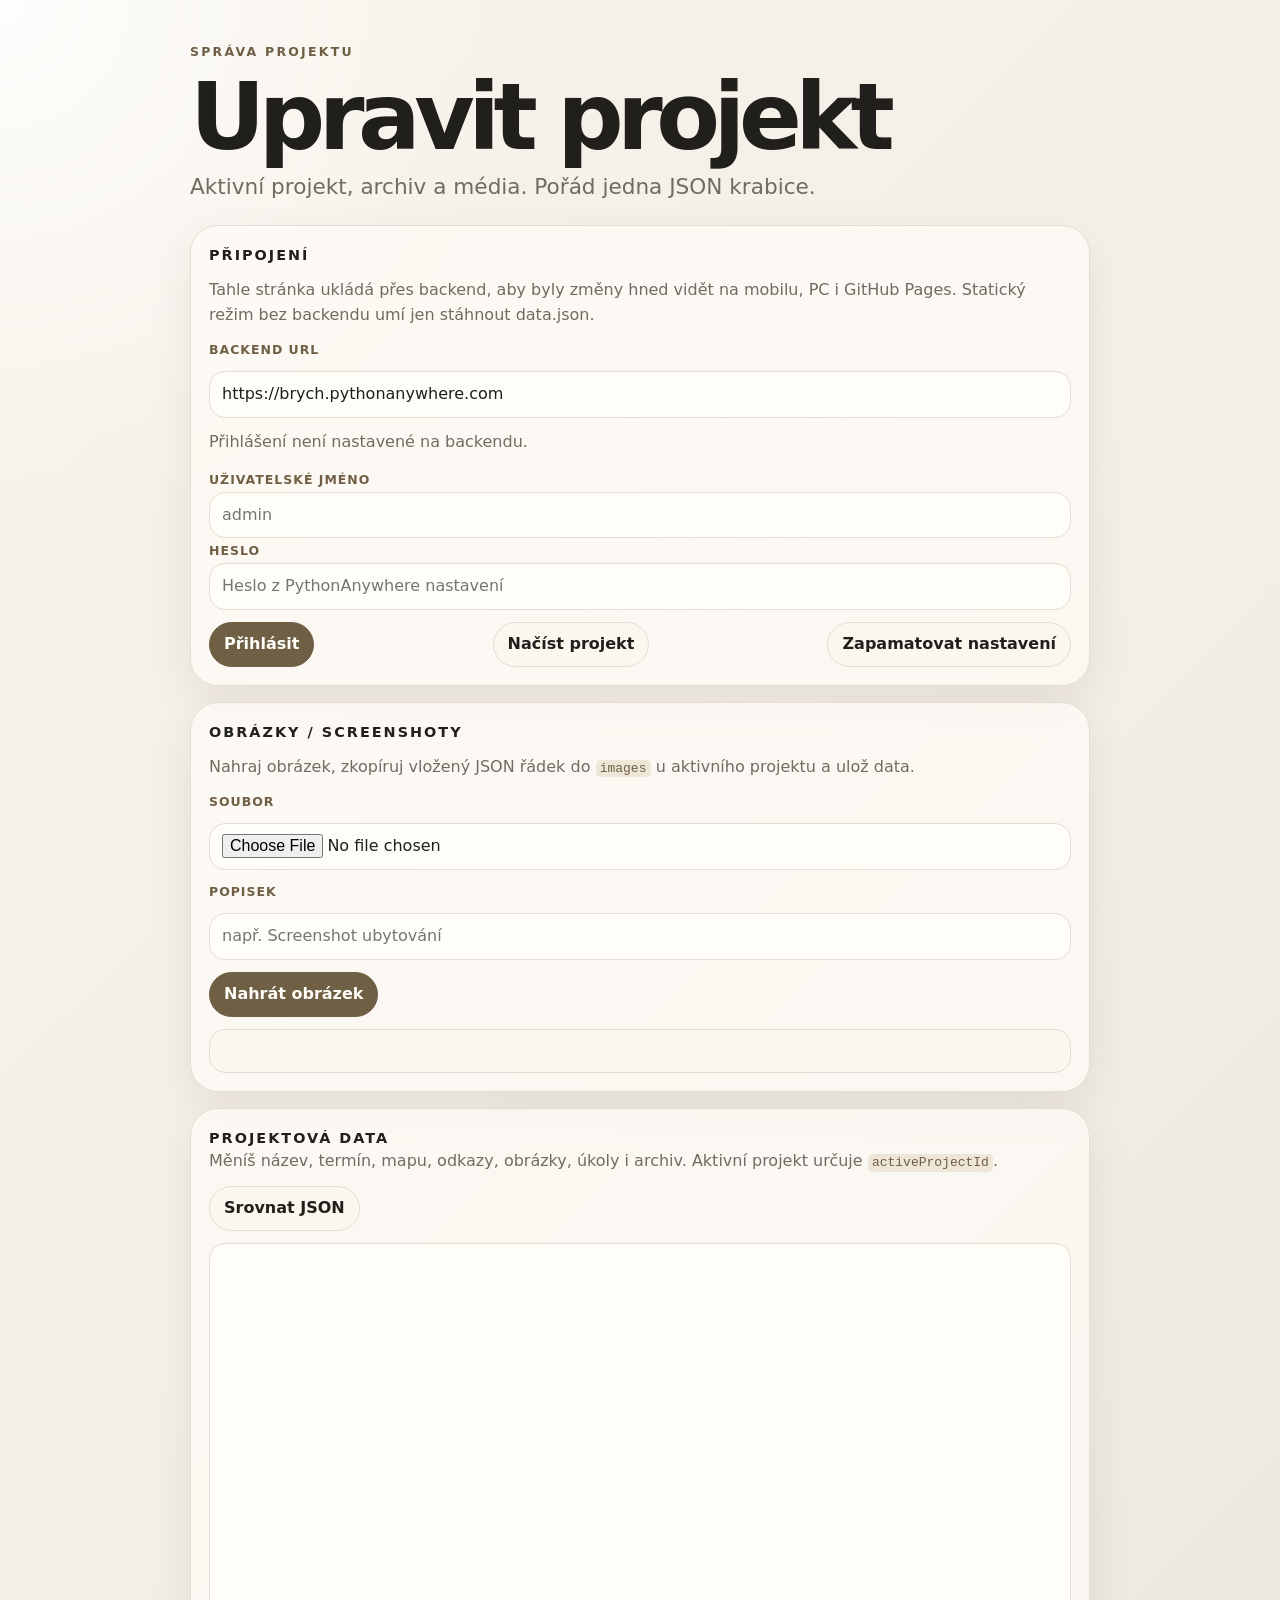
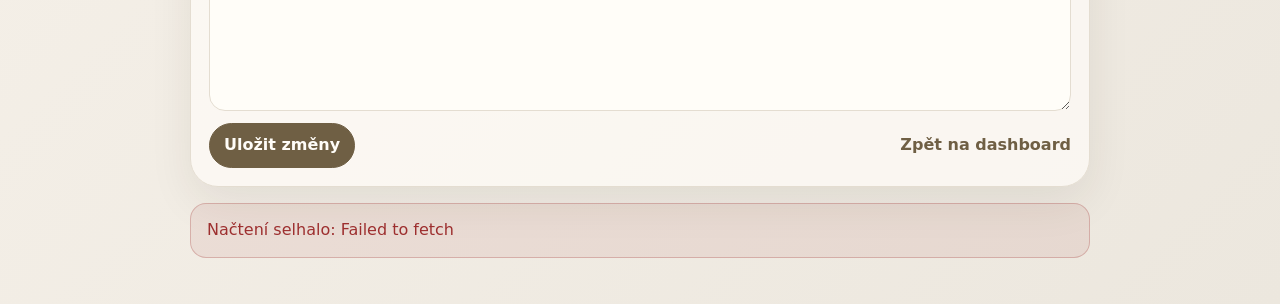
==== commit b1796a0c: "Use backend persistence for GitHub Pages edits" ====
--- a/admin.html
+++ b/admin.html
@@ -18,7 +18,7 @@
 
     <section class="admin-panel" aria-labelledby="connection-title">
       <h2 id="connection-title">Připojení</h2>
-      <p class="help-text">Na GitHub Pages tahle stránka načte data.json a při uložení stáhne novou verzi souboru. PythonAnywhere backend můžeš zapnout v config.js.</p>
+      <p class="help-text">Tahle stránka ukládá přes backend, aby byly změny hned vidět na mobilu, PC i GitHub Pages. Statický režim bez backendu umí jen stáhnout data.json.</p>
 
       <label for="api-url">Backend URL</label>
       <input id="api-url" type="url" placeholder="https://tvojeuzivatelskejmeno.pythonanywhere.com" autocomplete="url" />
@@ -69,7 +69,7 @@
       <textarea id="json-editor" spellcheck="false" aria-label="JSON data projektu"></textarea>
 
       <div class="admin-actions">
-        <button id="save-button" class="admin-button" type="button">Stáhnout data.json</button>
+        <button id="save-button" class="admin-button" type="button">Uložit změny</button>
         <a class="plain-link" href="index.html">Zpět na dashboard</a>
       </div>
     </section>
